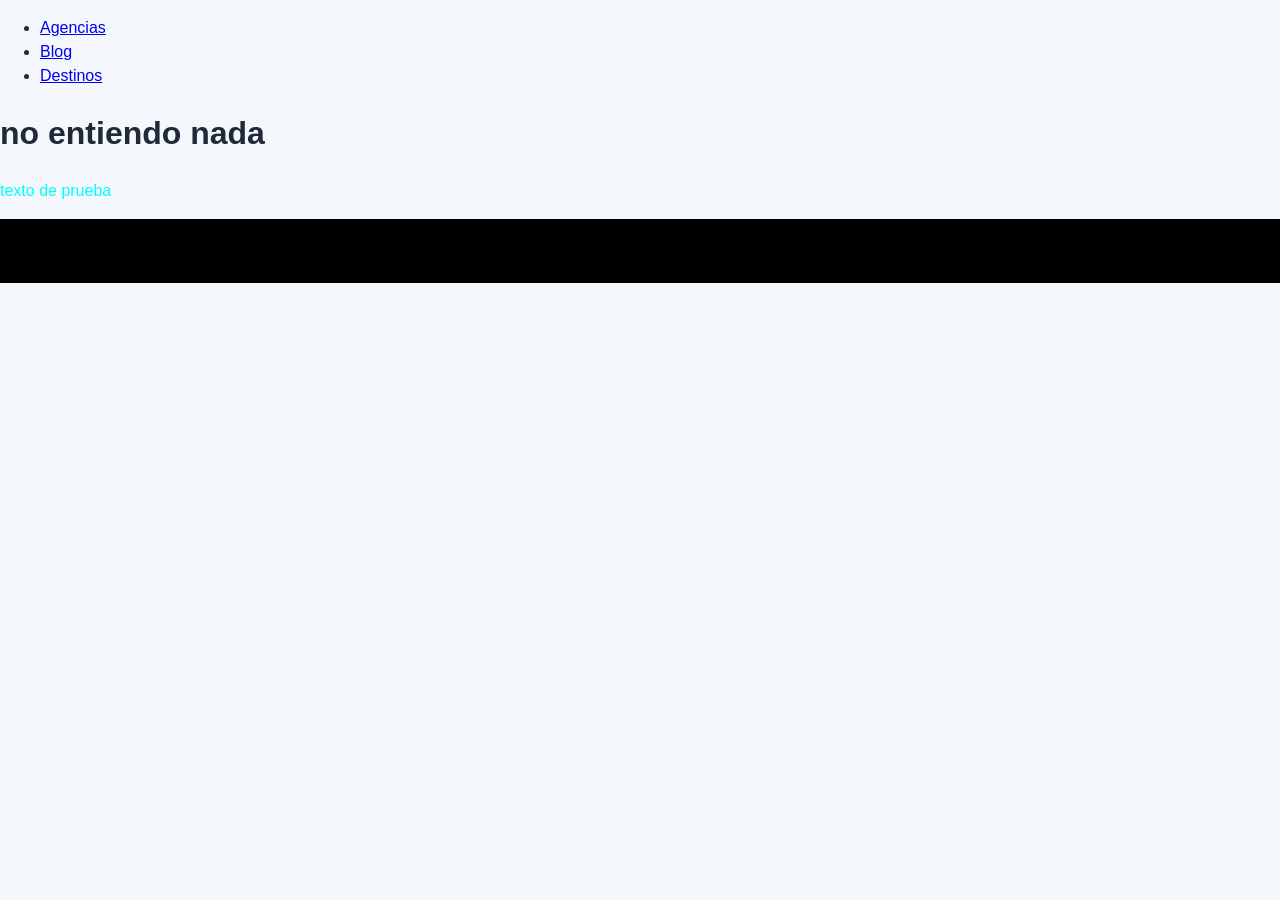
==== index.html @ 8e70c5a8 "Estructura Base - Inicio" ====
<!doctype html>
<html lang="es">
  <head>
    <meta charset="UTF-8" />
    <meta name="viewport" content="width=device-width, initial-scale=1.0" />
    <title>Turismo</title>
    <link rel="stylesheet" href="css/variables.css" />
    <link rel="stylesheet" href="css/layout.css" />
    <link rel="stylesheet" href="css/index.css" />
    <link rel="stylesheet" href="css/pages.css" />
  </head>
  <body>
    <header>
      <ul>
        <li><a href="/agencias.html">Agencias</a></li>
        <li><a href="/blog.html">Blog</a></li>
        <li><a href="/destinos.html">Destinos</a></li>
      </ul>
    </header>
    <h1>no entiendo nada</h1>
    <p id="texto1">texto de prueba</p>

    <footer class="footer">
    </footer>
  </body>
</html>
---- css/variables.css ----
#texto1{
  color:aqua;
  
}
---- css/layout.css ----
* {
	box-sizing: border-box;
}

body {
	margin: 0;
	font-family: Arial, Helvetica, sans-serif;
	line-height: 1.5;
	color: #1f2937;
	background: #f4f7fb;
}

.sr-only {
	position: absolute;
	overflow: hidden;
	clip: rect(0, 0, 0, 0);
	white-space: nowrap;
	border: 0;
}

.footer {
	background: #000000;
	color: #ffffff;
	padding: 2rem 1rem;
}

.pie-pagina__contenedor {
	display: grid;
	gap: 1rem;
	max-width: 1000px;
	margin: auto;
}

.pie-pagina__boletin,
.pie-pagina__redes,
.pie-pagina__mapa {
	background: #111111;
	border: 1px solid #2b2b2b;
	border-radius: 8px;
	padding: 1.25rem;
}

.pie-pagina__etiqueta {
	margin: 0 0 0.6rem;
	text-transform: uppercase;
	letter-spacing: 0.08em;
	font-size: 0.75rem;
	color: #bdbdbd;
}

.pie-pagina h2 {
	margin: 0 0 0.75rem;
	font-size: 1.2rem;
	line-height: 1.2;
}

.pie-pagina p {
	margin: 0 0 1rem;
	color: #d0d0d0;
}


.formulario-boletin {
	display: grid;
	gap: 0.75rem;
	margin-top: 1rem;
}

.formulario-boletin input,
.formulario-boletin button {
	border: 1px solid #333333;
	border-radius: 10px;
	font: inherit;
}

.formulario-boletin input {
	width: 100%;
	padding: 0.8rem 1rem;
	color: #f5f5f5;
	background: #1a1a1a;
}

.formulario-boletin input::placeholder {
	color: #9e9e9e;
}

.formulario-boletin button {
	padding: 0.8rem 1.15rem;
	font-weight: 700;
	color: #000000;
	background: #ffffff;
	cursor: pointer;
	transition: background-color 0.2s ease;
}

.formulario-boletin button:hover,
.formulario-boletin button:focus-visible {
	background: #d9d9d9;
}

.lista-redes {
	display: flex;
	flex-wrap: wrap;
	gap: 0.8rem;
	list-style: none;
	padding: 0;
	margin: 1rem 0 0;
}

.lista-redes a {
	display: inline-flex;
	align-items: center;
	justify-content: center;
	width: 3rem;
	height: 3rem;
	border-radius: 50%;
	color: #ffffff;
	background: #1a1a1a;
	border: 1px solid #333333;
	transition: background-color 0.2s ease;
}

.lista-redes a:hover,
.lista-redes a:focus-visible {
	background: #2d2d2d;
	color: #ffffff;
}

.lista-redes svg {
	width: 1.35rem;
	height: 1.35rem;
	fill: currentColor;
}

.marco-mapa {
	overflow: hidden;
	border-radius: 8px;
	border: 1px solid #333333;
	aspect-ratio: 16 / 10;
	background: #111111;
}

.marco-mapa iframe {
	width: 100%;
	height: 100%;
	border: 0;
	display: block;
}

@media (min-width: 768px) {
	.pie-pagina__contenedor {
		grid-template-columns: repeat(2, minmax(0, 1fr));
	}

	.pie-pagina__mapa {
		grid-column: 1 / -1;
	}

	.formulario-boletin {
		grid-template-columns: minmax(0, 1fr) auto;
	}
}

@media (min-width: 1100px) {
	.pie-pagina__contenedor {
		grid-template-columns: minmax(0, 1.2fr) minmax(240px, 0.8fr) minmax(0, 1.1fr);
		align-items: start;
	}

	.pie-pagina__mapa {
		grid-column: auto;
	}
}
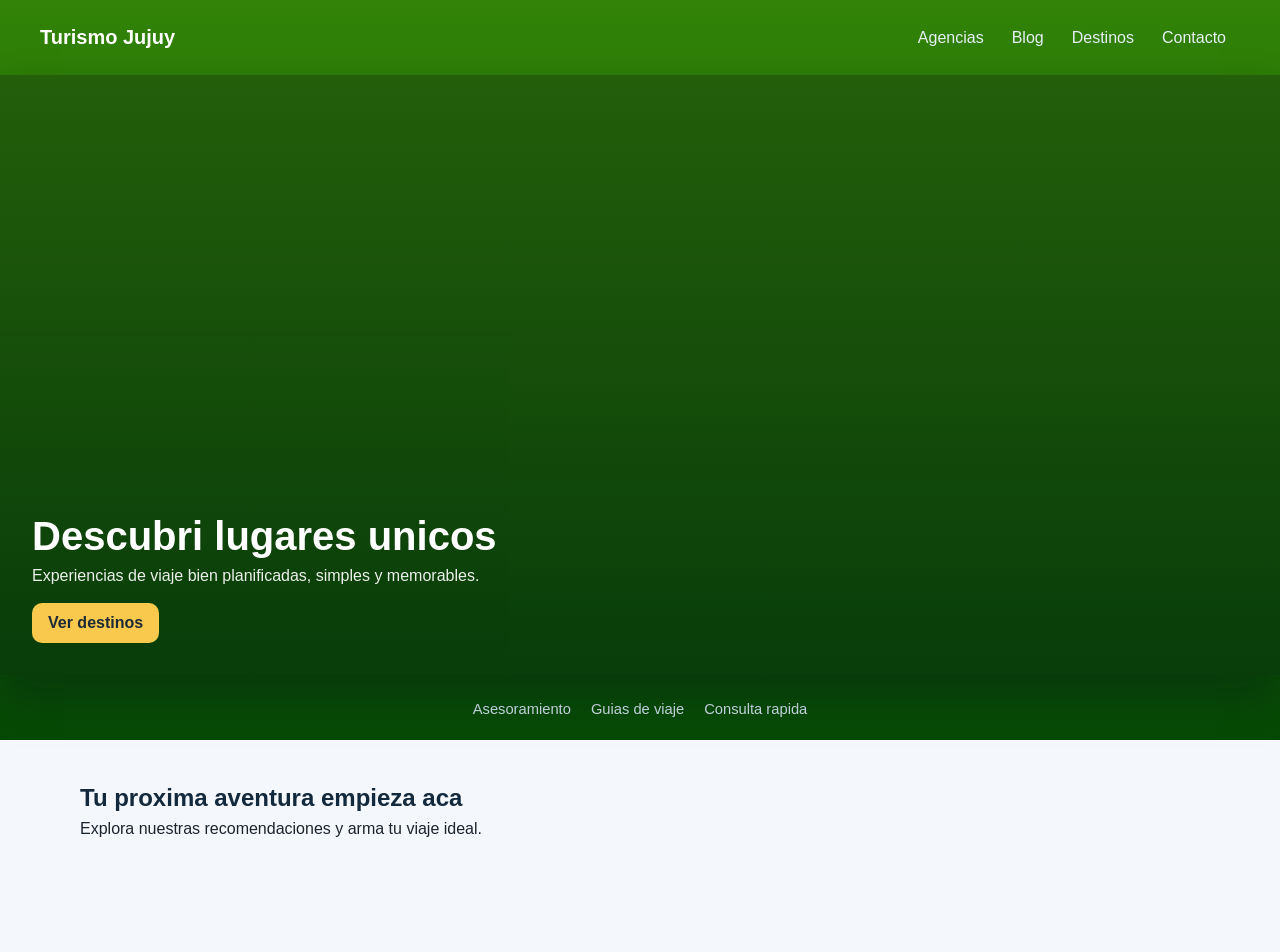
==== commit dfa1e513: "Header-Navbar - valentinfarfan" ====
--- a/index.html
+++ b/index.html
@@ -3,24 +3,55 @@
   <head>
     <meta charset="UTF-8" />
     <meta name="viewport" content="width=device-width, initial-scale=1.0" />
-    <title>Turismo</title>
+    <title>Turismo Jujuy</title>
     <link rel="stylesheet" href="css/variables.css" />
     <link rel="stylesheet" href="css/layout.css" />
-    <link rel="stylesheet" href="css/index.css" />
     <link rel="stylesheet" href="css/pages.css" />
   </head>
   <body>
-    <header>
-      <ul>
-        <li><a href="/agencias.html">Agencias</a></li>
-        <li><a href="/blog.html">Blog</a></li>
-        <li><a href="/destinos.html">Destinos</a></li>
-      </ul>
+    <header class="header">
+      <nav class="navbar">
+        <a class="navbar_title" href="index.html">Turismo Jujuy</a>
+
+        <ul class="navbar_menu">
+          <li><a href="agencias.html">Agencias</a></li>
+          <li><a href="blog.html">Blog</a></li>
+          <li><a href="destinos.html">Destinos</a></li>
+          <li><a href="contacto.html">Contacto</a></li>
+        </ul>
+      </nav>
+
+      <section class="hero">
+        <iframe
+          class="hero-yt"
+          src="https://www.youtube.com/embed/TWhVhzpu040?autoplay=1&mute=1&controls=0&loop=1&playlist=TWhVhzpu040&modestbranding=1&rel=0"
+          title="Video de presentacion"
+          allow="autoplay; encrypted-media; picture-in-picture"
+          referrerpolicy="strict-origin-when-cross-origin"
+          allowfullscreen
+        ></iframe>
+
+        <div class="hero_overlay"></div>
+
+        <div class="hero_content">
+          <h1>Descubri lugares unicos</h1>
+          <p>Experiencias de viaje bien planificadas, simples y memorables.</p>
+          <a class="hero__cta" href="destinos.html">Ver destinos</a>
+        </div>
+      </section>
+
+      <div class="boton-header">
+        <a href="agencias.html">Asesoramiento</a>
+        <a href="blog.html">Guias de viaje</a>
+        <a href="contacto.html">Consulta rapida</a>
+      </div>
     </header>
-    <h1>no entiendo nada</h1>
-    <p id="texto1">texto de prueba</p>
 
-    <footer class="footer">
-    </footer>
+    <main class="main-content">
+      <h2>Tu proxima aventura empieza aca</h2>
+      <p>Explora nuestras recomendaciones y arma tu viaje ideal.</p>
+    </main>
+
+    <footer class="footer"></footer>
   </body>
 </html>
--- a/css/layout.css
+++ b/css/layout.css
@@ -1,173 +1,167 @@
 * {
-	box-sizing: border-box;
+	margin: 0;
+	padding: 0;
 }
 
 body {
-	margin: 0;
-	font-family: Arial, Helvetica, sans-serif;
-	line-height: 1.5;
-	color: #1f2937;
+	font-family: "Segoe UI", Tahoma, Geneva, Verdana, sans-serif;
 	background: #f4f7fb;
+	color: #1c2430;
 }
 
-.sr-only {
+.header {
+	background: linear-gradient(180deg, #328307 0%, #054905 100%);
+}
+
+.navbar {
+	width: min(1200px, 100%);
+	margin: auto;
+	min-height: 75px;
+	display: flex;
+	align-items: center;
+	justify-content: space-between;
+}
+
+.navbar_title {
+	color: #ffffff;
+	text-decoration: none;
+	font-size: 1.25rem;
+	font-weight: 700;
+}
+
+.navbar_menu {
+	list-style: none;
+	display: flex;
+	align-items: center;
+}
+
+.navbar_menu a {
+	text-decoration: none;
+	color: #e8eff7;
+	font-weight: 500;
+	padding: 10px 14px;
+	transition: background-color 0.25s ease, color 0.25s ease;
+}
+
+.navbar_menu a:hover {
+	background: rgba(255, 255, 255, 0.15);
+	color: #ffffff;
+}
+
+.hero {
+	min-width: (100%);
+	margin: 0 auto;
+	position: relative;
+	height: 600px;
+	box-shadow: 0 22px 40px rgba(8, 16, 24, 0.35);
+}
+
+.hero-yt {
 	position: absolute;
-	overflow: hidden;
-	clip: rect(0, 0, 0, 0);
-	white-space: nowrap;
+	width: 100%;
+	height: 100%;
 	border: 0;
+	opacity: 1;
+	pointer-events: none;
+}
+
+
+.hero_overlay {
+	position: absolute;
+	inset: 0;
+	background: rgba(8, 16, 24, 0.28);
+	pointer-events: none;
+}
+
+
+.hero_content {
+	position: absolute;
+	left: 2rem;
+	right: 2.5rem;
+	bottom: 2rem;
+	color: #ffffff;
+	max-width: 520px;
+}
+
+.hero_content h1 {
+	font-size: 2.5rem;
+	margin-bottom: 8px;
+}
+
+.hero_content p {
+	font-size: 1rem;
+	color: rgba(255, 255, 255, 0.92);
+	margin-bottom: 18px;
+}
+
+.hero__cta {
+	display: inline-block;
+	background: #f8c94c;
+	color: #1f2a37;
+	text-decoration: none;
+	font-weight: 700;
+	padding: 11px 16px;
+	border-radius: 10px;
+	transition: transform 0.2s ease, box-shadow 0.2s ease;
+}
+
+.hero__cta:hover {
+	transform: translateY(-2px);
+	box-shadow: 0 10px 18px rgba(0, 0, 0, 0.2);
+}
+
+.boton-header {
+	width: min(1120px, 92%);
+	margin: 12px auto 0;
+	padding: 14px 0 22px;
+	display: flex;
+	justify-content: center;
+	gap: 20px;
+	flex-wrap: wrap;
+}
+
+.boton-header a {
+	color: #d5e3f0;
+	text-decoration: none;
+	font-weight: 500;
+	font-size: 0.92rem;
+	border-bottom: 1px solid transparent;
+}
+
+.boton-header a:hover {
+	color: #ffffff;
+	border-bottom-color: #ffffff;
+}
+
+.main-content {
+	width: min(1120px, 92%);
+	margin: 44px auto;
+}
+
+.main-content h2 {
+	margin-bottom: 8px;
+	color: #13293d;
 }
 
 .footer {
-	background: #000000;
-	color: #ffffff;
-	padding: 2rem 1rem;
+	min-height: 70px;
 }
 
-.pie-pagina__contenedor {
-	display: grid;
-	gap: 1rem;
-	max-width: 1000px;
-	margin: auto;
-}
-
-.pie-pagina__boletin,
-.pie-pagina__redes,
-.pie-pagina__mapa {
-	background: #111111;
-	border: 1px solid #2b2b2b;
-	border-radius: 8px;
-	padding: 1.25rem;
-}
-
-.pie-pagina__etiqueta {
-	margin: 0 0 0.6rem;
-	text-transform: uppercase;
-	letter-spacing: 0.08em;
-	font-size: 0.75rem;
-	color: #bdbdbd;
-}
-
-.pie-pagina h2 {
-	margin: 0 0 0.75rem;
-	font-size: 1.2rem;
-	line-height: 1.2;
-}
-
-.pie-pagina p {
-	margin: 0 0 1rem;
-	color: #d0d0d0;
-}
-
-
-.formulario-boletin {
-	display: grid;
-	gap: 0.75rem;
-	margin-top: 1rem;
-}
-
-.formulario-boletin input,
-.formulario-boletin button {
-	border: 1px solid #333333;
-	border-radius: 10px;
-	font: inherit;
-}
-
-.formulario-boletin input {
-	width: 100%;
-	padding: 0.8rem 1rem;
-	color: #f5f5f5;
-	background: #1a1a1a;
-}
-
-.formulario-boletin input::placeholder {
-	color: #9e9e9e;
-}
-
-.formulario-boletin button {
-	padding: 0.8rem 1.15rem;
-	font-weight: 700;
-	color: #000000;
-	background: #ffffff;
-	cursor: pointer;
-	transition: background-color 0.2s ease;
-}
-
-.formulario-boletin button:hover,
-.formulario-boletin button:focus-visible {
-	background: #d9d9d9;
-}
-
-.lista-redes {
-	display: flex;
-	flex-wrap: wrap;
-	gap: 0.8rem;
-	list-style: none;
-	padding: 0;
-	margin: 1rem 0 0;
-}
-
-.lista-redes a {
-	display: inline-flex;
-	align-items: center;
-	justify-content: center;
-	width: 3rem;
-	height: 3rem;
-	border-radius: 50%;
-	color: #ffffff;
-	background: #1a1a1a;
-	border: 1px solid #333333;
-	transition: background-color 0.2s ease;
-}
-
-.lista-redes a:hover,
-.lista-redes a:focus-visible {
-	background: #2d2d2d;
-	color: #ffffff;
-}
-
-.lista-redes svg {
-	width: 1.35rem;
-	height: 1.35rem;
-	fill: currentColor;
-}
-
-.marco-mapa {
-	overflow: hidden;
-	border-radius: 8px;
-	border: 1px solid #333333;
-	aspect-ratio: 16 / 10;
-	background: #111111;
-}
-
-.marco-mapa iframe {
-	width: 100%;
-	height: 100%;
-	border: 0;
-	display: block;
-}
-
-@media (min-width: 768px) {
-	.pie-pagina__contenedor {
-		grid-template-columns: repeat(2, minmax(0, 1fr));
+@media (max-width: 780px) {
+	.navbar {
+		flex-direction: column;
+		align-items: flex-start;
+		padding: 18px 0;
 	}
 
-	.pie-pagina__mapa {
-		grid-column: 1 / -1;
+	.navbar__menu {
+		width: 100%;
+		flex-wrap: wrap;
+		gap: 6px;
 	}
 
-	.formulario-boletin {
-		grid-template-columns: minmax(0, 1fr) auto;
+	.hero {
+		height: 56vh;
+		min-height: 330px;
 	}
 }
-
-@media (min-width: 1100px) {
-	.pie-pagina__contenedor {
-		grid-template-columns: minmax(0, 1.2fr) minmax(240px, 0.8fr) minmax(0, 1.1fr);
-		align-items: start;
-	}
-
-	.pie-pagina__mapa {
-		grid-column: auto;
-	}
-}
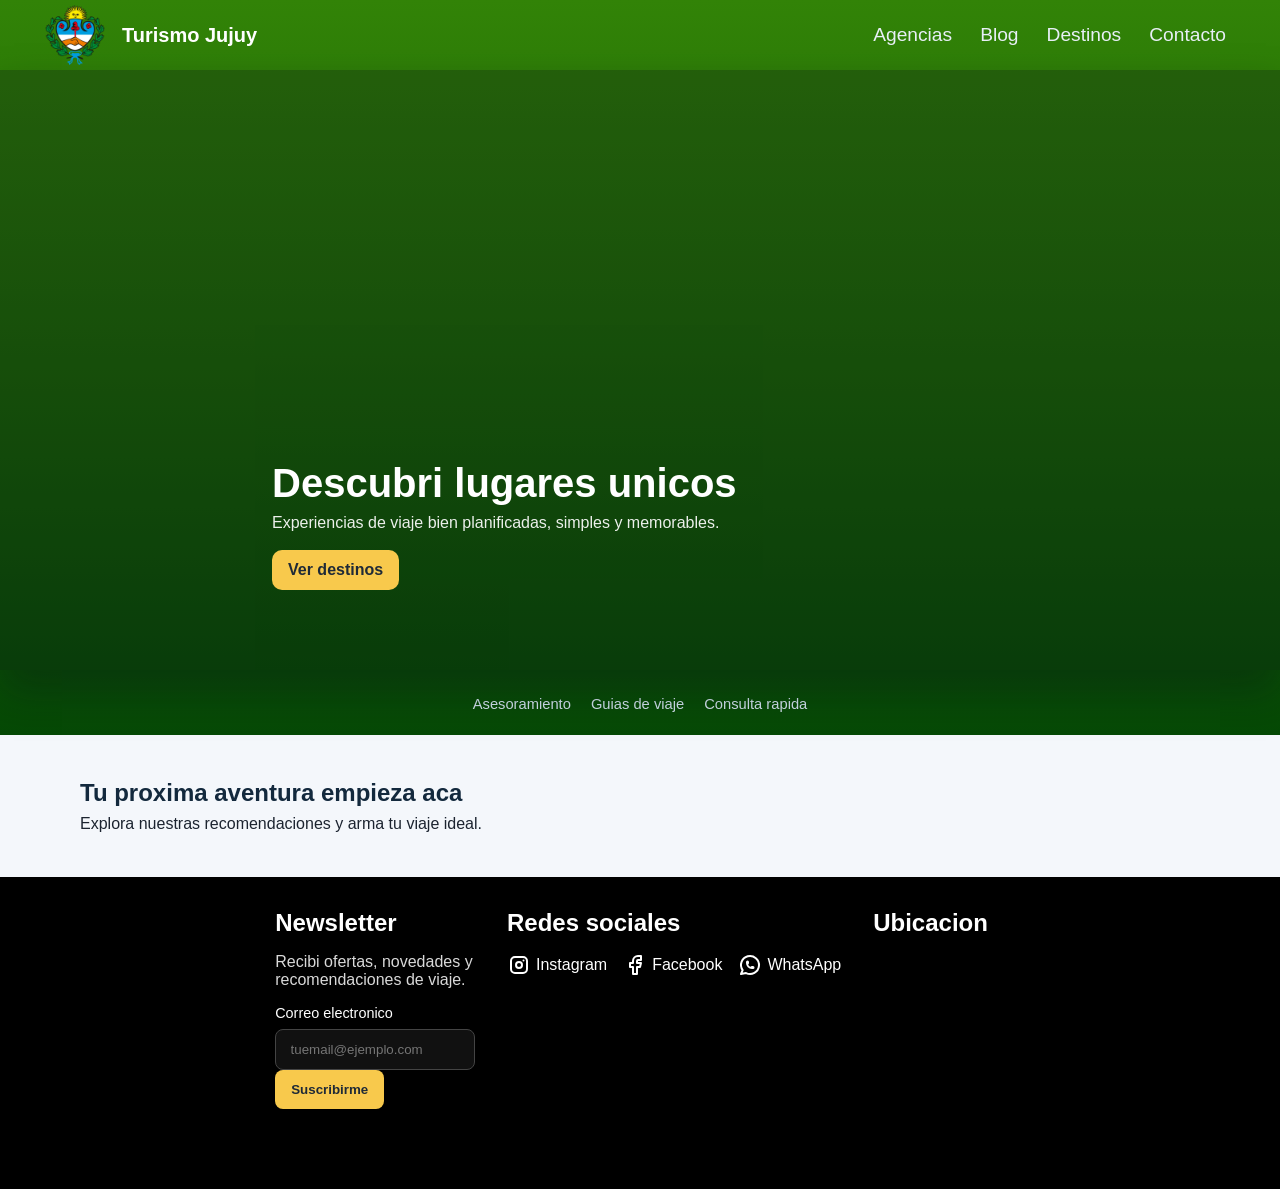
==== commit 518c5f21: "Finalizacion de Header y Footer - ValentinFarfan" ====
--- a/index.html
+++ b/index.html
@@ -11,15 +11,18 @@
   <body>
     <header class="header">
       <nav class="navbar">
-        <a class="navbar_title" href="index.html">Turismo Jujuy</a>
+  <a class="navbar_title" href="index.html">
+    <img src="/img/EscudoProvincial.png" alt="EscudoJujuy" class="navbar_logo">
+    Turismo Jujuy
+  </a>
 
-        <ul class="navbar_menu">
-          <li><a href="agencias.html">Agencias</a></li>
-          <li><a href="blog.html">Blog</a></li>
-          <li><a href="destinos.html">Destinos</a></li>
-          <li><a href="contacto.html">Contacto</a></li>
-        </ul>
-      </nav>
+  <ul class="navbar_menu">
+    <li><a href="agencias.html">Agencias</a></li>
+    <li><a href="blog.html">Blog</a></li>
+    <li><a href="destinos.html">Destinos</a></li>
+    <li><a href="contacto.html">Contacto</a></li>
+  </ul>
+</nav>
 
       <section class="hero">
         <iframe
@@ -31,12 +34,12 @@
           allowfullscreen
         ></iframe>
 
-        <div class="hero_overlay"></div>
+        <div class="hero_opaco"></div>
 
         <div class="hero_content">
           <h1>Descubri lugares unicos</h1>
           <p>Experiencias de viaje bien planificadas, simples y memorables.</p>
-          <a class="hero__cta" href="destinos.html">Ver destinos</a>
+          <a class="hero_btn" href="destinos.html">Ver destinos</a>
         </div>
       </section>
 
@@ -47,11 +50,80 @@
       </div>
     </header>
 
-    <main class="main-content">
+    <main class="main">
       <h2>Tu proxima aventura empieza aca</h2>
       <p>Explora nuestras recomendaciones y arma tu viaje ideal.</p>
     </main>
 
-    <footer class="footer"></footer>
+    <footer class="footer">
+      <div class="footer-cont">
+        <section class="footer-newsletter">
+          <h2>Newsletter</h2>
+          <p>Recibi ofertas, novedades y recomendaciones de viaje.</p>
+
+          <form class="newsletter-form" action="#" method="post">
+            <label for="newsletter-email">Correo electronico</label>
+            <div>
+              <input
+                id="newsletter-email"
+                type="email"
+                name="email"
+                placeholder="tuemail@ejemplo.com"
+              />
+              <button type="submit">Suscribirme</button>
+            </div>
+          </form>
+        </section>
+
+<section class="footer-social">
+  <h2>Redes sociales</h2>
+  <ul class="footer-icon">
+    
+    <li>
+      <a href="#">
+        <svg xmlns="http://www.w3.org/2000/svg" width="24" height="24" viewBox="0 0 24 24" stroke-width="2" stroke="currentColor" fill="none" stroke-linecap="round" stroke-linejoin="round">
+          <path stroke="none" d="M0 0h24v24H0z" fill="none"/>
+          <path d="M4 4m0 4a4 4 0 0 1 4 -4h8a4 4 0 0 1 4 4v8a4 4 0 0 1 -4 4h-8a4 4 0 0 1 -4 -4z" />
+          <path d="M12 12m-3 0a3 3 0 1 0 6 0a3 3 0 1 0 -6 0" />
+          <path d="M16.5 7.5l0 .01" />
+        </svg>
+        Instagram
+      </a>
+    </li>
+
+    <li>
+      <a href="#">
+        <svg xmlns="http://www.w3.org/2000/svg" width="24" height="24" viewBox="0 0 24 24" stroke-width="2" stroke="currentColor" fill="none" stroke-linecap="round" stroke-linejoin="round">
+          <path stroke="none" d="M0 0h24v24H0z" fill="none"/>
+          <path d="M7 10v4h3v7h4v-7h3l1 -4h-4v-2a1 1 0 0 1 1 -1h3v-4h-3a5 5 0 0 0 -5 5v2h-3" />
+        </svg>
+        Facebook
+      </a>
+    </li>
+
+    <li>
+      <a href="#">
+        <svg xmlns="http://www.w3.org/2000/svg" width="24" height="24" viewBox="0 0 24 24" stroke-width="2" stroke="currentColor" fill="none" stroke-linecap="round" stroke-linejoin="round">
+          <path stroke="none" d="M0 0h24v24H0z" fill="none"/>
+          <path d="M3 21l1.65 -3.8a9 9 0 1 1 3.4 2.9l-5.05 .9" />
+          <path d="M9 10a.5 .5 0 0 0 1 0v-1a.5 .5 0 0 0 -1 0v1a5 5 0 0 0 5 5h1a.5 .5 0 0 0 0 -1h-1a.5 .5 0 0 0 0 1" />
+        </svg>
+        WhatsApp
+      </a>
+    </li>
+
+  </ul>
+</section>
+
+        <section class="footer-map">
+          <h2>Ubicacion</h2>
+          <iframe
+            src="https://www.google.com/maps/embed?pb=!1m18!1m12!1m3!1d4345.613978841019!2d-65.29557312387284!3d-24.18887858494738!2m3!1f0!2f0!3f0!3m2!1i1024!2i768!4f13.1!3m3!1m2!1s0x941b0f5bca584281%3A0xb1d519d50cac526d!2sFacultad%20de%20Ingenier%C3%ADa%20-%20Universidad%20Nacional%20de%20Jujuy!5e1!3m2!1ses!2sar!4v1776134865984!5m2!1ses!2sar"
+            loading="lazy"
+            referrerpolicy="no-referrer-when-downgrade"
+          ></iframe>
+        </section>
+      </div>
+    </footer>
   </body>
 </html>
--- a/css/layout.css
+++ b/css/layout.css
@@ -1,167 +1,239 @@
 * {
-	margin: 0;
-	padding: 0;
+  margin: 0;
+  padding: 0;
 }
 
 body {
-	font-family: "Segoe UI", Tahoma, Geneva, Verdana, sans-serif;
-	background: #f4f7fb;
-	color: #1c2430;
+  font-family: "Segoe UI", Tahoma, Geneva, Verdana, sans-serif;
+  background: #f4f7fb;
+  color: #1c2430;
 }
 
 .header {
-	background: linear-gradient(180deg, #328307 0%, #054905 100%);
+  background: linear-gradient(180deg, #328307 0%, #054905 100%);
 }
 
 .navbar {
-	width: min(1200px, 100%);
-	margin: auto;
-	min-height: 75px;
-	display: flex;
-	align-items: center;
-	justify-content: space-between;
+  font-size: 1.2rem;
+  width: min(1200px, 100%);
+  margin: auto;
+  min-height: 70px;
+  display: flex;
+  align-items: center;
+  justify-content: space-between;
 }
 
 .navbar_title {
-	color: #ffffff;
-	text-decoration: none;
-	font-size: 1.25rem;
-	font-weight: 700;
+  color: #ffffff;
+  text-decoration: none;
+  font-size: 1.25rem;
+  font-weight: 700;
+  display: flex;
+  align-items: center;
+  gap: 12px;
+}
+.navbar_logo {
+  height: 60px;
+  padding: 5px;
+  width: auto;
 }
 
 .navbar_menu {
-	list-style: none;
-	display: flex;
-	align-items: center;
+  list-style: none;
+  display: flex;
+  align-items: center;
 }
 
 .navbar_menu a {
-	text-decoration: none;
-	color: #e8eff7;
-	font-weight: 500;
-	padding: 10px 14px;
-	transition: background-color 0.25s ease, color 0.25s ease;
+  text-decoration: none;
+  color: #e8eff7;
+  font-weight: 500;
+  padding: 10px 14px;
+  transition:
+    background-color 0.25s ease,
+    color 0.25s ease;
 }
 
 .navbar_menu a:hover {
-	background: rgba(255, 255, 255, 0.15);
-	color: #ffffff;
+  background: rgba(255, 255, 255, 0.15);
+  color: #ffffff;
 }
 
 .hero {
-	min-width: (100%);
-	margin: 0 auto;
-	position: relative;
-	height: 600px;
-	box-shadow: 0 22px 40px rgba(8, 16, 24, 0.35);
+  width: 100%;
+  margin: 0 auto;
+  position: relative;
+  height: 600px;
+  overflow: hidden;
+  box-shadow: 0 22px 40px rgba(8, 16, 24, 0.35);
 }
 
 .hero-yt {
-	position: absolute;
-	width: 100%;
-	height: 100%;
-	border: 0;
-	opacity: 1;
-	pointer-events: none;
-}
-
-
-.hero_overlay {
-	position: absolute;
-	inset: 0;
-	background: rgba(8, 16, 24, 0.28);
-	pointer-events: none;
-}
-
+  position: absolute;
+  top: 50%;
+  left: 50%;
+  height: 750px;
+  min-width: 100%;
+  min-height: 100%;
+  transform: translate(-50%, -50%) scale(1.08);
+  border: 0;
+  opacity: 1;
+  pointer-events: none;
+}
+
+.hero_opaco {
+  position: absolute;
+  inset: 0;
+  background: rgba(8, 16, 24, 0.28);
+}
 
 .hero_content {
-	position: absolute;
-	left: 2rem;
-	right: 2.5rem;
-	bottom: 2rem;
-	color: #ffffff;
-	max-width: 520px;
+  position: absolute;
+  left: 17rem;
+  right: 2.5rem;
+  bottom: 5rem;
+  color: #ffffff;
+  max-width: 520px;
 }
 
 .hero_content h1 {
-	font-size: 2.5rem;
-	margin-bottom: 8px;
+  font-size: 2.5rem;
+  margin-bottom: 8px;
 }
 
 .hero_content p {
-	font-size: 1rem;
-	color: rgba(255, 255, 255, 0.92);
-	margin-bottom: 18px;
-}
-
-.hero__cta {
-	display: inline-block;
-	background: #f8c94c;
-	color: #1f2a37;
-	text-decoration: none;
-	font-weight: 700;
-	padding: 11px 16px;
-	border-radius: 10px;
-	transition: transform 0.2s ease, box-shadow 0.2s ease;
-}
-
-.hero__cta:hover {
-	transform: translateY(-2px);
-	box-shadow: 0 10px 18px rgba(0, 0, 0, 0.2);
+  font-size: 1rem;
+  color: rgba(255, 255, 255, 0.92);
+  margin-bottom: 18px;
+}
+
+.hero_btn {
+  display: inline-block;
+  background: #f8c94c;
+  color: #1f2a37;
+  text-decoration: none;
+  font-weight: 700;
+  padding: 11px 16px;
+  border-radius: 10px;
+  transition:
+    transform 0.2s ease,
+    box-shadow 0.2s ease;
+}
+
+.hero_btn:hover {
+  transform: translateY(-2px);
+  box-shadow: 0 10px 18px rgba(0, 0, 0, 0.2);
 }
 
 .boton-header {
-	width: min(1120px, 92%);
-	margin: 12px auto 0;
-	padding: 14px 0 22px;
-	display: flex;
-	justify-content: center;
-	gap: 20px;
-	flex-wrap: wrap;
+  width: min(1120px, 92%);
+  margin: 12px auto 0;
+  padding: 14px 0 22px;
+  display: flex;
+  justify-content: center;
+  gap: 20px;
+  flex-wrap: wrap;
 }
 
 .boton-header a {
-	color: #d5e3f0;
-	text-decoration: none;
-	font-weight: 500;
-	font-size: 0.92rem;
-	border-bottom: 1px solid transparent;
+  color: #d5e3f0;
+  text-decoration: none;
+  font-weight: 500;
+  font-size: 0.92rem;
+  border-bottom: 1px solid transparent;
 }
 
 .boton-header a:hover {
-	color: #ffffff;
-	border-bottom-color: #ffffff;
-}
-
-.main-content {
-	width: min(1120px, 92%);
-	margin: 44px auto;
-}
-
-.main-content h2 {
-	margin-bottom: 8px;
-	color: #13293d;
+  color: #ffffff;
+  border-bottom-color: #ffffff;
+}
+
+.main {
+  width: min(1120px, 92%);
+  margin: 44px auto;
+}
+
+.main h2 {
+  margin-bottom: 8px;
+  color: #13293d;
 }
 
 .footer {
-	min-height: 70px;
-}
-
-@media (max-width: 780px) {
-	.navbar {
-		flex-direction: column;
-		align-items: flex-start;
-		padding: 18px 0;
-	}
-
-	.navbar__menu {
-		width: 100%;
-		flex-wrap: wrap;
-		gap: 6px;
-	}
-
-	.hero {
-		height: 56vh;
-		min-height: 330px;
-	}
-}
+  background: #000000;
+  color: #ffffff;
+  padding: 2rem;
+}
+
+.footer-cont {
+  width: 60%;
+  margin: auto;
+  display: grid;
+  grid-template-columns: 1fr 1fr 1fr;
+  gap: 2rem;
+}
+
+.footer-newsletter h2 {
+  margin-bottom: 1rem;
+}
+
+.footer-newsletter p {
+  color: #d9d9d9;
+  margin-bottom: 1rem;
+}
+
+.newsletter-form label {
+  display: block;
+  font-size: 0.9rem;
+  margin-bottom: 0.5rem;
+}
+
+.newsletter-form input {
+  flex: 1;
+  padding: 0.75rem 0.9rem;
+  border: 1px solid #444444;
+  border-radius: 8px;
+  background: #111111;
+  color: #ffffff;
+}
+
+.newsletter-form button {
+  padding: 0.75rem 1rem;
+  border: 0;
+  border-radius: 8px;
+  background: #f8c94c;
+  color: #1f2a37;
+  font-weight: 700;
+  cursor: pointer;
+}
+
+.footer-icon {
+  list-style: none;
+  display: grid;
+  grid-template-columns: 1fr 1fr 1fr;
+  gap: 1rem;
+}
+
+.footer-social h2 {
+  margin-bottom: 1rem;
+}
+
+.footer-icon a {
+  color: #ffffff;
+  text-decoration: none;
+  display: flex;
+  align-items: center;
+  gap: 5px;
+}
+
+.footer-icon a:hover {
+  text-decoration: underline;
+  color: #68d068;
+}
+
+.footer-map iframe {
+  width: 100%;
+  height: 200px;
+  border: 0;
+  border-radius: 10px;
+  margin-top: 1rem;
+}
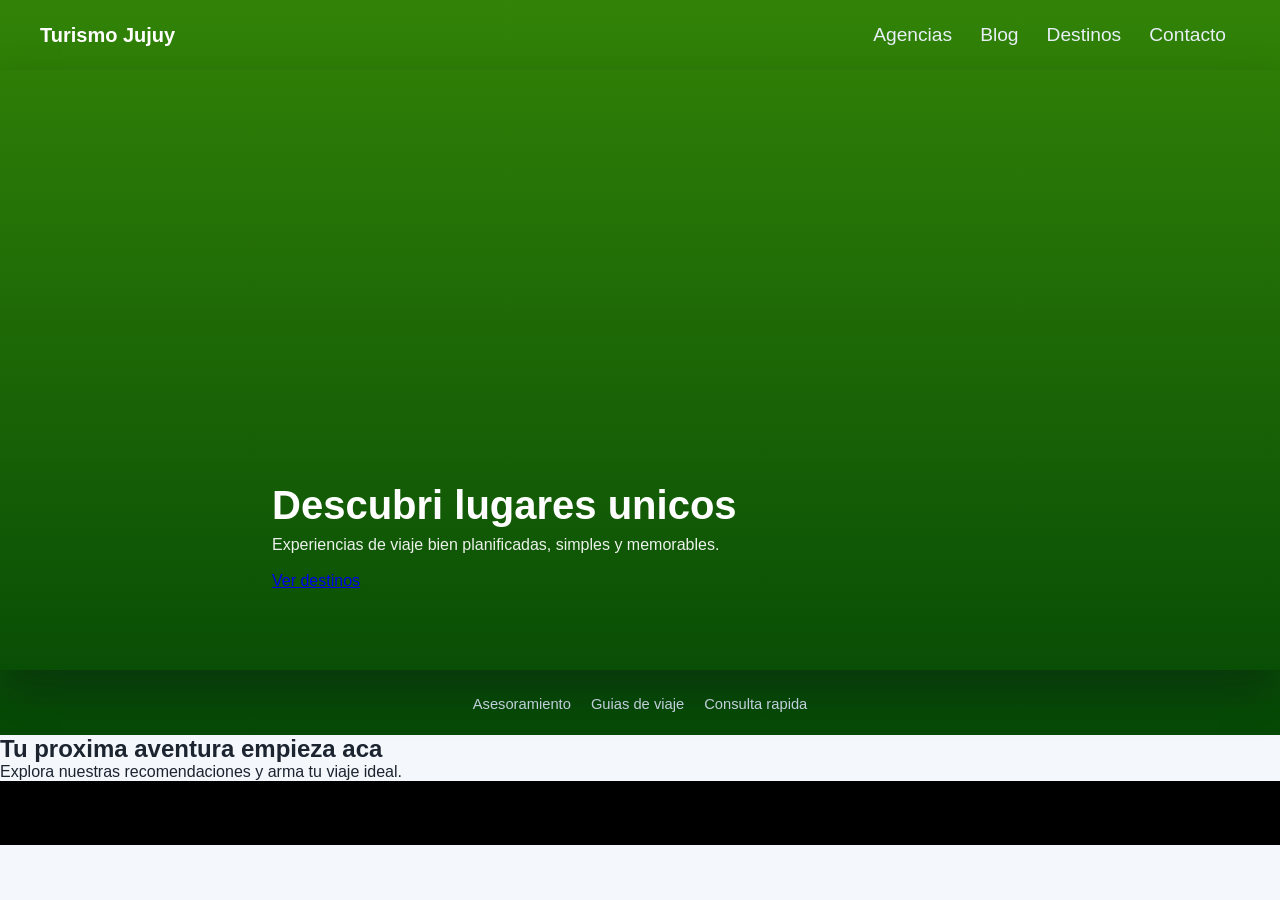
==== commit cec7e340: "agrego el blog de destino con su respectivo css" ====
--- a/index.html
+++ b/index.html
@@ -11,18 +11,15 @@
   <body>
     <header class="header">
       <nav class="navbar">
-  <a class="navbar_title" href="index.html">
-    <img src="/img/EscudoProvincial.png" alt="EscudoJujuy" class="navbar_logo">
-    Turismo Jujuy
-  </a>
+        <a class="navbar_title" href="index.html">Turismo Jujuy</a>
 
-  <ul class="navbar_menu">
-    <li><a href="agencias.html">Agencias</a></li>
-    <li><a href="blog.html">Blog</a></li>
-    <li><a href="destinos.html">Destinos</a></li>
-    <li><a href="contacto.html">Contacto</a></li>
-  </ul>
-</nav>
+        <ul class="navbar_menu">
+          <li><a href="agencias.html">Agencias</a></li>
+          <li><a href="BlogDestino.html">Blog</a></li>
+          <li><a href="destinosprecios.html">Destinos</a></li>
+          <li><a href="contacto.html">Contacto</a></li>
+        </ul>
+      </nav>
 
       <section class="hero">
         <iframe
@@ -34,96 +31,27 @@
           allowfullscreen
         ></iframe>
 
-        <div class="hero_opaco"></div>
+        <div class="hero_overlay"></div>
 
         <div class="hero_content">
           <h1>Descubri lugares unicos</h1>
           <p>Experiencias de viaje bien planificadas, simples y memorables.</p>
-          <a class="hero_btn" href="destinos.html">Ver destinos</a>
+          <a class="hero__cta" href="destinosprecios.html">Ver destinos</a>
         </div>
       </section>
 
       <div class="boton-header">
         <a href="agencias.html">Asesoramiento</a>
-        <a href="blog.html">Guias de viaje</a>
+        <a href="BlogDestino.html">Guias de viaje</a>
         <a href="contacto.html">Consulta rapida</a>
       </div>
     </header>
 
-    <main class="main">
+    <main class="main-content">
       <h2>Tu proxima aventura empieza aca</h2>
       <p>Explora nuestras recomendaciones y arma tu viaje ideal.</p>
     </main>
 
-    <footer class="footer">
-      <div class="footer-cont">
-        <section class="footer-newsletter">
-          <h2>Newsletter</h2>
-          <p>Recibi ofertas, novedades y recomendaciones de viaje.</p>
-
-          <form class="newsletter-form" action="#" method="post">
-            <label for="newsletter-email">Correo electronico</label>
-            <div>
-              <input
-                id="newsletter-email"
-                type="email"
-                name="email"
-                placeholder="tuemail@ejemplo.com"
-              />
-              <button type="submit">Suscribirme</button>
-            </div>
-          </form>
-        </section>
-
-<section class="footer-social">
-  <h2>Redes sociales</h2>
-  <ul class="footer-icon">
-    
-    <li>
-      <a href="#">
-        <svg xmlns="http://www.w3.org/2000/svg" width="24" height="24" viewBox="0 0 24 24" stroke-width="2" stroke="currentColor" fill="none" stroke-linecap="round" stroke-linejoin="round">
-          <path stroke="none" d="M0 0h24v24H0z" fill="none"/>
-          <path d="M4 4m0 4a4 4 0 0 1 4 -4h8a4 4 0 0 1 4 4v8a4 4 0 0 1 -4 4h-8a4 4 0 0 1 -4 -4z" />
-          <path d="M12 12m-3 0a3 3 0 1 0 6 0a3 3 0 1 0 -6 0" />
-          <path d="M16.5 7.5l0 .01" />
-        </svg>
-        Instagram
-      </a>
-    </li>
-
-    <li>
-      <a href="#">
-        <svg xmlns="http://www.w3.org/2000/svg" width="24" height="24" viewBox="0 0 24 24" stroke-width="2" stroke="currentColor" fill="none" stroke-linecap="round" stroke-linejoin="round">
-          <path stroke="none" d="M0 0h24v24H0z" fill="none"/>
-          <path d="M7 10v4h3v7h4v-7h3l1 -4h-4v-2a1 1 0 0 1 1 -1h3v-4h-3a5 5 0 0 0 -5 5v2h-3" />
-        </svg>
-        Facebook
-      </a>
-    </li>
-
-    <li>
-      <a href="#">
-        <svg xmlns="http://www.w3.org/2000/svg" width="24" height="24" viewBox="0 0 24 24" stroke-width="2" stroke="currentColor" fill="none" stroke-linecap="round" stroke-linejoin="round">
-          <path stroke="none" d="M0 0h24v24H0z" fill="none"/>
-          <path d="M3 21l1.65 -3.8a9 9 0 1 1 3.4 2.9l-5.05 .9" />
-          <path d="M9 10a.5 .5 0 0 0 1 0v-1a.5 .5 0 0 0 -1 0v1a5 5 0 0 0 5 5h1a.5 .5 0 0 0 0 -1h-1a.5 .5 0 0 0 0 1" />
-        </svg>
-        WhatsApp
-      </a>
-    </li>
-
-  </ul>
-</section>
-
-        <section class="footer-map">
-          <h2>Ubicacion</h2>
-          <iframe
-            src="https://www.google.com/maps/embed?pb=!1m18!1m12!1m3!1d4345.613978841019!2d-65.29557312387284!3d-24.18887858494738!2m3!1f0!2f0!3f0!3m2!1i1024!2i768!4f13.1!3m3!1m2!1s0x941b0f5bca584281%3A0xb1d519d50cac526d!2sFacultad%20de%20Ingenier%C3%ADa%20-%20Universidad%20Nacional%20de%20Jujuy!5e1!3m2!1ses!2sar!4v1776134865984!5m2!1ses!2sar"
-            loading="lazy"
-            referrerpolicy="no-referrer-when-downgrade"
-          ></iframe>
-        </section>
-      </div>
-    </footer>
+    <footer class="footer"></footer>
   </body>
 </html>
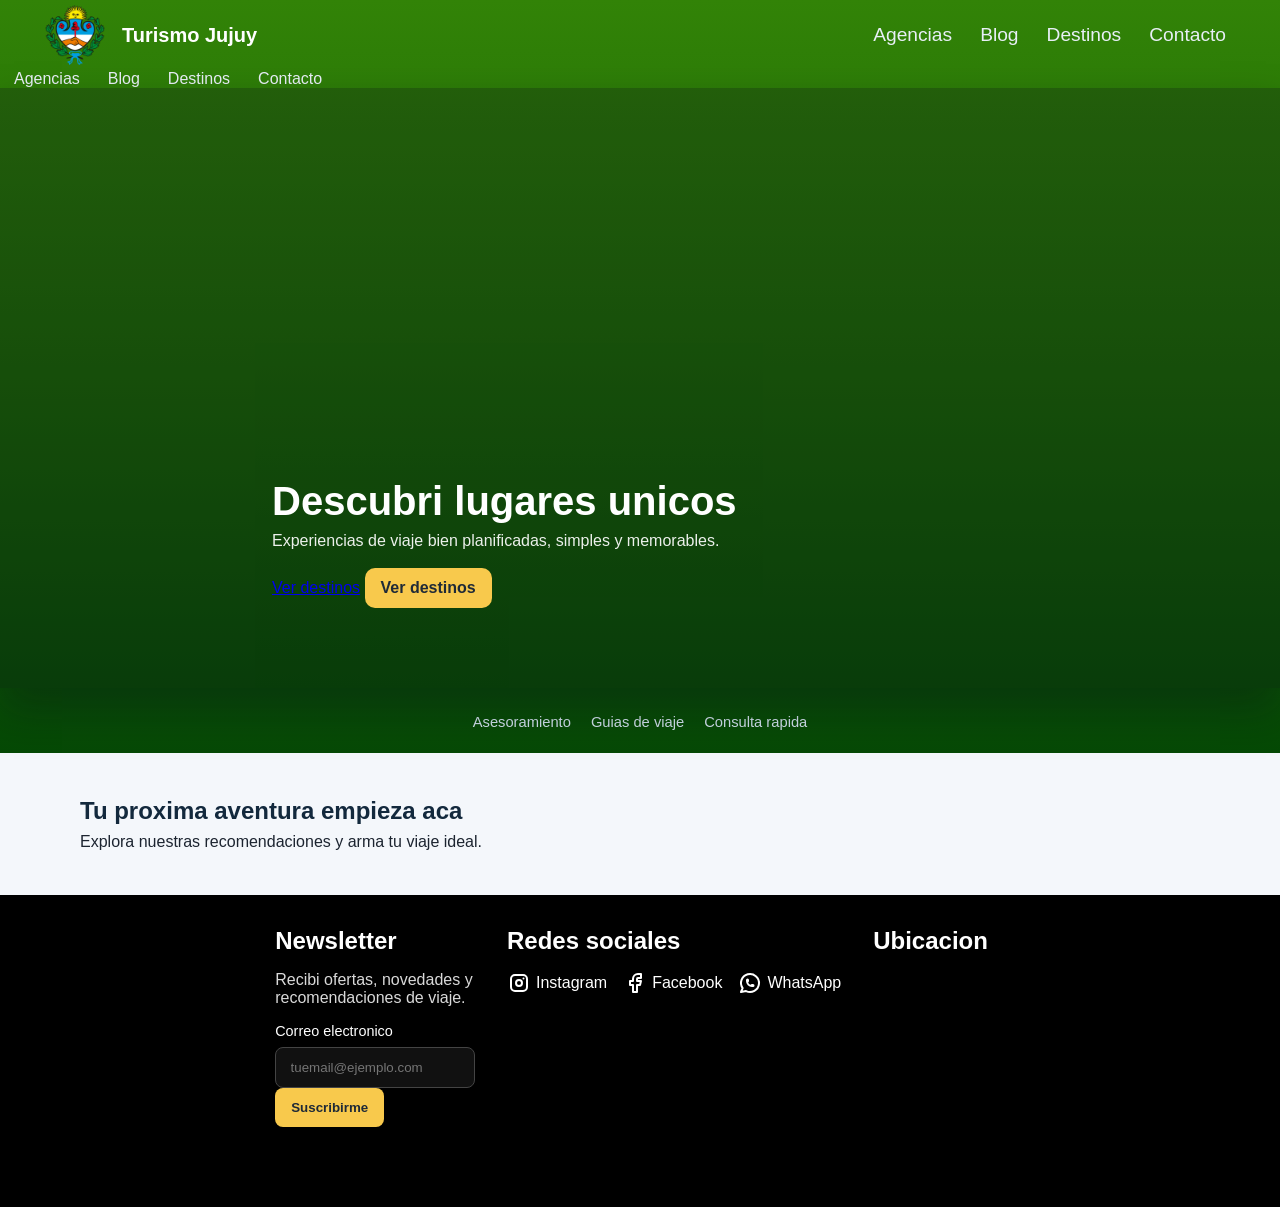
==== commit d0c90054: "agrego el blog de destino con su respectivo css" ====
--- a/index.html
+++ b/index.html
@@ -11,8 +11,10 @@
   <body>
     <header class="header">
       <nav class="navbar">
-        <a class="navbar_title" href="index.html">Turismo Jujuy</a>
-
+  <a class="navbar_title" href="index.html">
+    <img src="/img/EscudoProvincial.png" alt="EscudoJujuy" class="navbar_logo">
+    Turismo Jujuy
+  </a>
         <ul class="navbar_menu">
           <li><a href="agencias.html">Agencias</a></li>
           <li><a href="BlogDestino.html">Blog</a></li>
@@ -20,6 +22,13 @@
           <li><a href="contacto.html">Contacto</a></li>
         </ul>
       </nav>
+  <ul class="navbar_menu">
+    <li><a href="agencias.html">Agencias</a></li>
+    <li><a href="blog.html">Blog</a></li>
+    <li><a href="destinos.html">Destinos</a></li>
+    <li><a href="contacto.html">Contacto</a></li>
+  </ul>
+</nav>
 
       <section class="hero">
         <iframe
@@ -31,12 +40,13 @@
           allowfullscreen
         ></iframe>
 
-        <div class="hero_overlay"></div>
+        <div class="hero_opaco"></div>
 
         <div class="hero_content">
           <h1>Descubri lugares unicos</h1>
           <p>Experiencias de viaje bien planificadas, simples y memorables.</p>
           <a class="hero__cta" href="destinosprecios.html">Ver destinos</a>
+          <a class="hero_btn" href="destinos.html">Ver destinos</a>
         </div>
       </section>
 
@@ -47,11 +57,80 @@
       </div>
     </header>
 
-    <main class="main-content">
+    <main class="main">
       <h2>Tu proxima aventura empieza aca</h2>
       <p>Explora nuestras recomendaciones y arma tu viaje ideal.</p>
     </main>
 
-    <footer class="footer"></footer>
+    <footer class="footer">
+      <div class="footer-cont">
+        <section class="footer-newsletter">
+          <h2>Newsletter</h2>
+          <p>Recibi ofertas, novedades y recomendaciones de viaje.</p>
+
+          <form class="newsletter-form" action="#" method="post">
+            <label for="newsletter-email">Correo electronico</label>
+            <div>
+              <input
+                id="newsletter-email"
+                type="email"
+                name="email"
+                placeholder="tuemail@ejemplo.com"
+              />
+              <button type="submit">Suscribirme</button>
+            </div>
+          </form>
+        </section>
+
+<section class="footer-social">
+  <h2>Redes sociales</h2>
+  <ul class="footer-icon">
+    
+    <li>
+      <a href="#">
+        <svg xmlns="http://www.w3.org/2000/svg" width="24" height="24" viewBox="0 0 24 24" stroke-width="2" stroke="currentColor" fill="none" stroke-linecap="round" stroke-linejoin="round">
+          <path stroke="none" d="M0 0h24v24H0z" fill="none"/>
+          <path d="M4 4m0 4a4 4 0 0 1 4 -4h8a4 4 0 0 1 4 4v8a4 4 0 0 1 -4 4h-8a4 4 0 0 1 -4 -4z" />
+          <path d="M12 12m-3 0a3 3 0 1 0 6 0a3 3 0 1 0 -6 0" />
+          <path d="M16.5 7.5l0 .01" />
+        </svg>
+        Instagram
+      </a>
+    </li>
+
+    <li>
+      <a href="#">
+        <svg xmlns="http://www.w3.org/2000/svg" width="24" height="24" viewBox="0 0 24 24" stroke-width="2" stroke="currentColor" fill="none" stroke-linecap="round" stroke-linejoin="round">
+          <path stroke="none" d="M0 0h24v24H0z" fill="none"/>
+          <path d="M7 10v4h3v7h4v-7h3l1 -4h-4v-2a1 1 0 0 1 1 -1h3v-4h-3a5 5 0 0 0 -5 5v2h-3" />
+        </svg>
+        Facebook
+      </a>
+    </li>
+
+    <li>
+      <a href="#">
+        <svg xmlns="http://www.w3.org/2000/svg" width="24" height="24" viewBox="0 0 24 24" stroke-width="2" stroke="currentColor" fill="none" stroke-linecap="round" stroke-linejoin="round">
+          <path stroke="none" d="M0 0h24v24H0z" fill="none"/>
+          <path d="M3 21l1.65 -3.8a9 9 0 1 1 3.4 2.9l-5.05 .9" />
+          <path d="M9 10a.5 .5 0 0 0 1 0v-1a.5 .5 0 0 0 -1 0v1a5 5 0 0 0 5 5h1a.5 .5 0 0 0 0 -1h-1a.5 .5 0 0 0 0 1" />
+        </svg>
+        WhatsApp
+      </a>
+    </li>
+
+  </ul>
+</section>
+
+        <section class="footer-map">
+          <h2>Ubicacion</h2>
+          <iframe
+            src="https://www.google.com/maps/embed?pb=!1m18!1m12!1m3!1d4345.613978841019!2d-65.29557312387284!3d-24.18887858494738!2m3!1f0!2f0!3f0!3m2!1i1024!2i768!4f13.1!3m3!1m2!1s0x941b0f5bca584281%3A0xb1d519d50cac526d!2sFacultad%20de%20Ingenier%C3%ADa%20-%20Universidad%20Nacional%20de%20Jujuy!5e1!3m2!1ses!2sar!4v1776134865984!5m2!1ses!2sar"
+            loading="lazy"
+            referrerpolicy="no-referrer-when-downgrade"
+          ></iframe>
+        </section>
+      </div>
+    </footer>
   </body>
 </html>
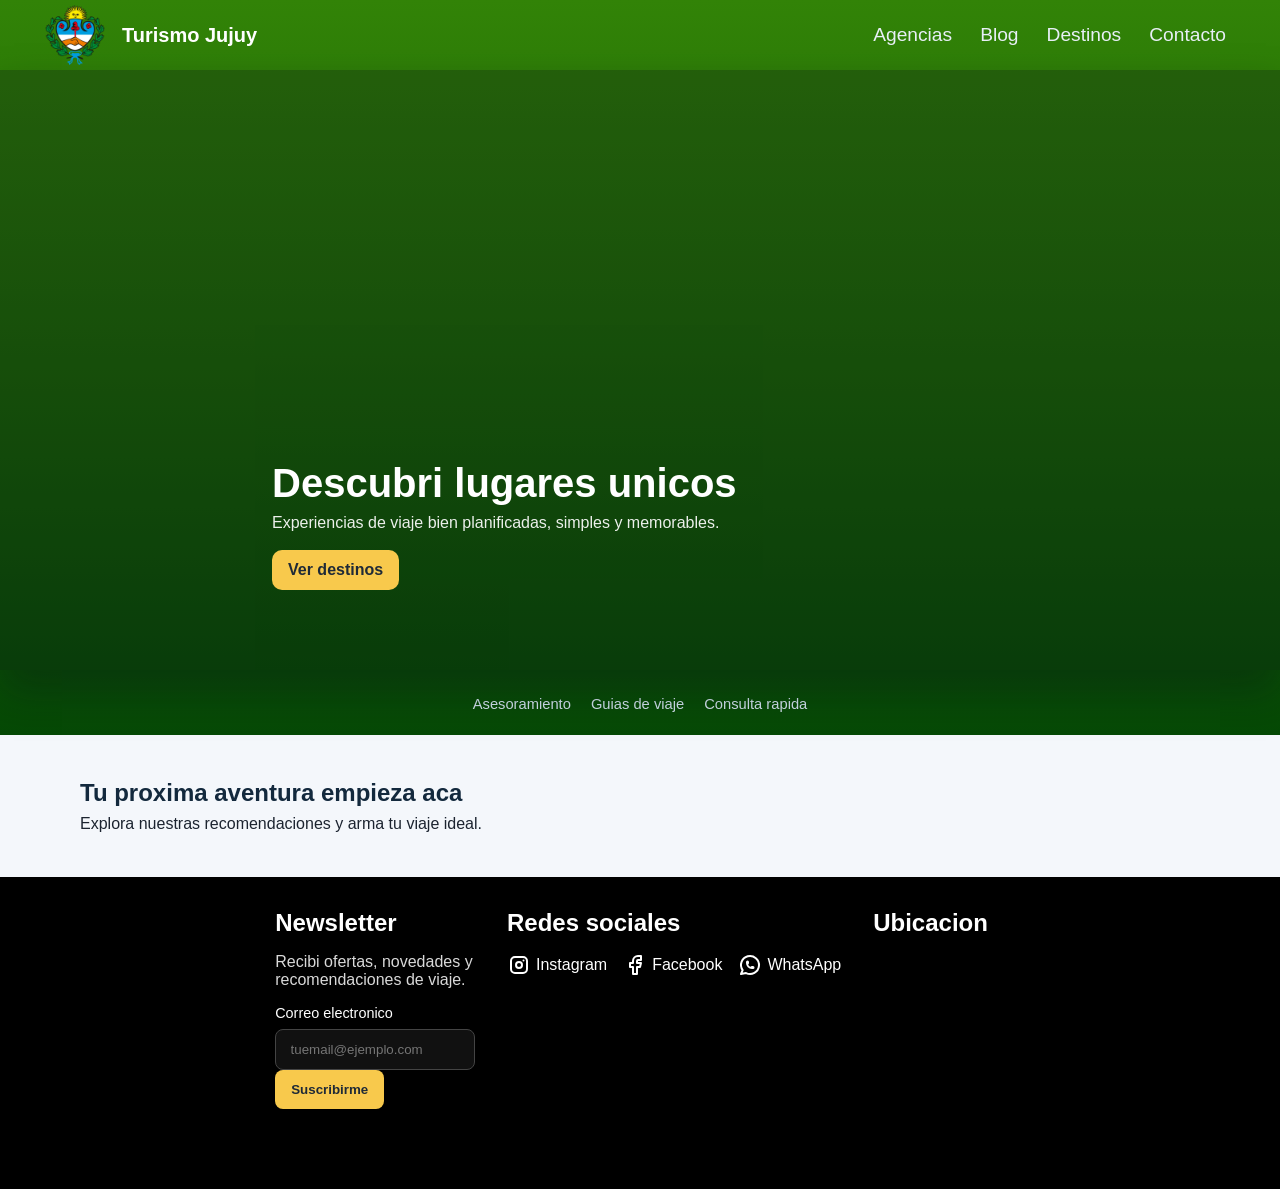
==== commit f454a596: "Revert "Gustavo yevara"" ====
--- a/index.html
+++ b/index.html
@@ -15,13 +15,7 @@
     <img src="/img/EscudoProvincial.png" alt="EscudoJujuy" class="navbar_logo">
     Turismo Jujuy
   </a>
-        <ul class="navbar_menu">
-          <li><a href="agencias.html">Agencias</a></li>
-          <li><a href="BlogDestino.html">Blog</a></li>
-          <li><a href="destinosprecios.html">Destinos</a></li>
-          <li><a href="contacto.html">Contacto</a></li>
-        </ul>
-      </nav>
+
   <ul class="navbar_menu">
     <li><a href="agencias.html">Agencias</a></li>
     <li><a href="blog.html">Blog</a></li>
@@ -45,14 +39,13 @@
         <div class="hero_content">
           <h1>Descubri lugares unicos</h1>
           <p>Experiencias de viaje bien planificadas, simples y memorables.</p>
-          <a class="hero__cta" href="destinosprecios.html">Ver destinos</a>
           <a class="hero_btn" href="destinos.html">Ver destinos</a>
         </div>
       </section>
 
       <div class="boton-header">
         <a href="agencias.html">Asesoramiento</a>
-        <a href="BlogDestino.html">Guias de viaje</a>
+        <a href="blog.html">Guias de viaje</a>
         <a href="contacto.html">Consulta rapida</a>
       </div>
     </header>
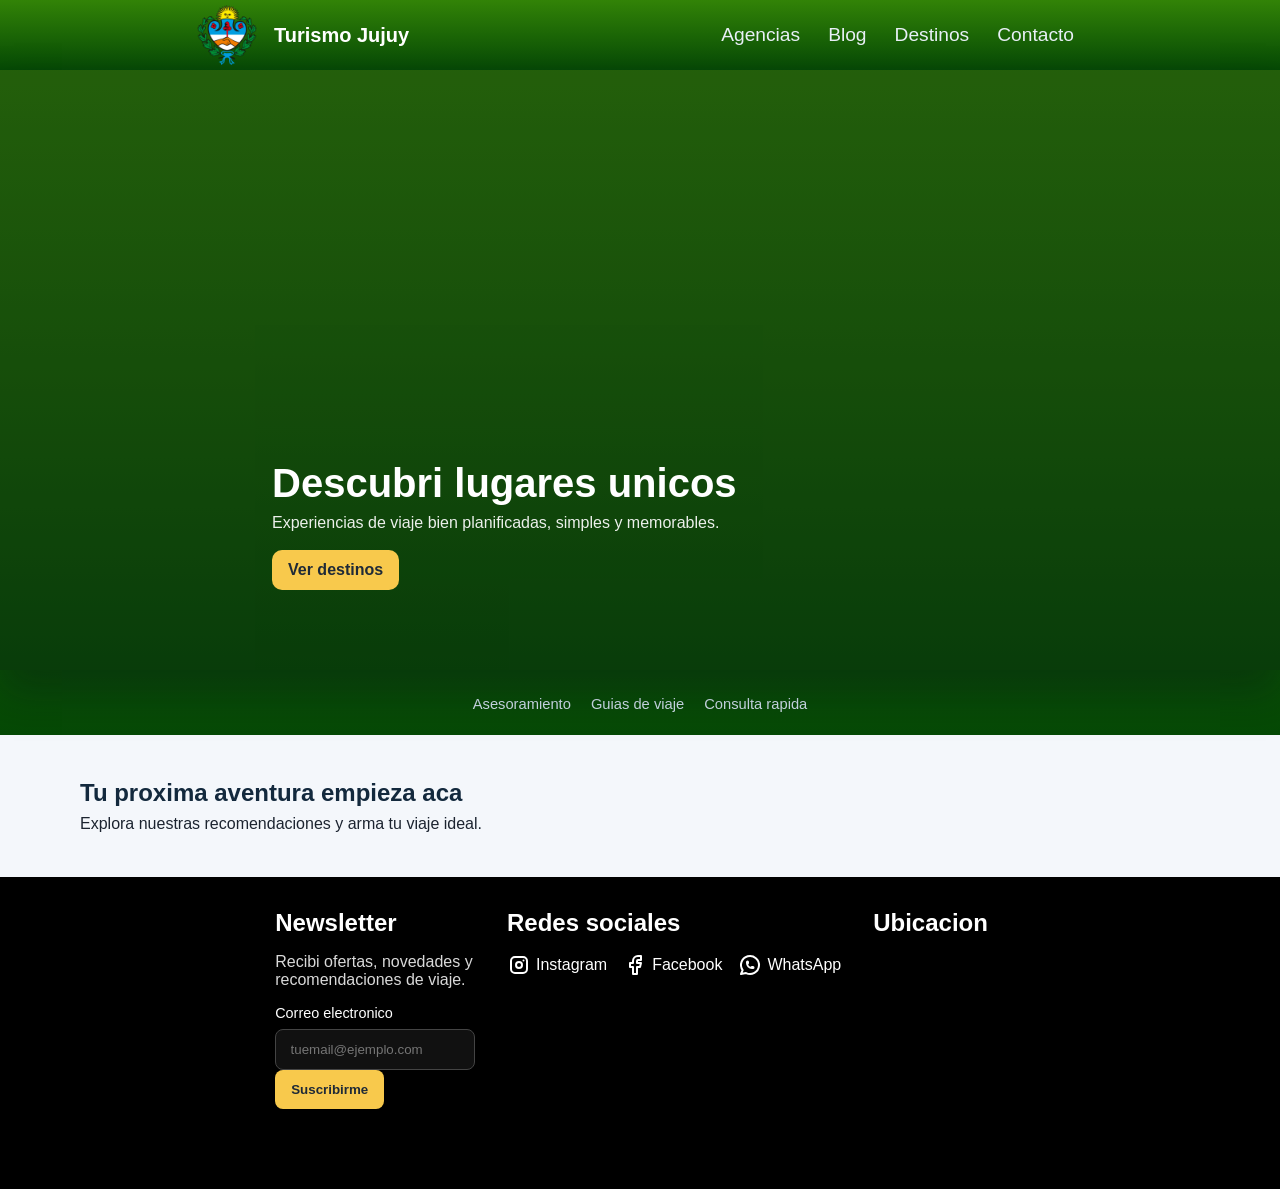
==== commit c4adfe53: "Se agrego NavBar y Footer a todas las paginas existentes - ValentinFarfan" ====
--- a/index.html
+++ b/index.html
@@ -11,18 +11,22 @@
   <body>
     <header class="header">
       <nav class="navbar">
-  <a class="navbar_title" href="index.html">
-    <img src="/img/EscudoProvincial.png" alt="EscudoJujuy" class="navbar_logo">
-    Turismo Jujuy
-  </a>
+        <a class="navbar_title" href="index.html">
+          <img
+            src="/img/EscudoProvincial.png"
+            alt="EscudoJujuy"
+            class="navbar_logo"
+          />
+          Turismo Jujuy
+        </a>
 
-  <ul class="navbar_menu">
-    <li><a href="agencias.html">Agencias</a></li>
-    <li><a href="blog.html">Blog</a></li>
-    <li><a href="destinos.html">Destinos</a></li>
-    <li><a href="contacto.html">Contacto</a></li>
-  </ul>
-</nav>
+        <ul class="navbar_menu">
+          <li><a href="agencias.html">Agencias</a></li>
+          <li><a href="blog.html">Blog</a></li>
+          <li><a href="destinosprecios.html">Destinos</a></li>
+          <li><a href="contacto.html">Contacto</a></li>
+        </ul>
+      </nav>
 
       <section class="hero">
         <iframe
@@ -54,7 +58,6 @@
       <h2>Tu proxima aventura empieza aca</h2>
       <p>Explora nuestras recomendaciones y arma tu viaje ideal.</p>
     </main>
-
     <footer class="footer">
       <div class="footer-cont">
         <section class="footer-newsletter">
@@ -75,45 +78,79 @@
           </form>
         </section>
 
-<section class="footer-social">
-  <h2>Redes sociales</h2>
-  <ul class="footer-icon">
-    
-    <li>
-      <a href="#">
-        <svg xmlns="http://www.w3.org/2000/svg" width="24" height="24" viewBox="0 0 24 24" stroke-width="2" stroke="currentColor" fill="none" stroke-linecap="round" stroke-linejoin="round">
-          <path stroke="none" d="M0 0h24v24H0z" fill="none"/>
-          <path d="M4 4m0 4a4 4 0 0 1 4 -4h8a4 4 0 0 1 4 4v8a4 4 0 0 1 -4 4h-8a4 4 0 0 1 -4 -4z" />
-          <path d="M12 12m-3 0a3 3 0 1 0 6 0a3 3 0 1 0 -6 0" />
-          <path d="M16.5 7.5l0 .01" />
-        </svg>
-        Instagram
-      </a>
-    </li>
+        <section class="footer-social">
+          <h2>Redes sociales</h2>
+          <ul class="footer-icon">
+            <li>
+              <a href="#">
+                <svg
+                  xmlns="http://www.w3.org/2000/svg"
+                  width="24"
+                  height="24"
+                  viewBox="0 0 24 24"
+                  stroke-width="2"
+                  stroke="currentColor"
+                  fill="none"
+                  stroke-linecap="round"
+                  stroke-linejoin="round"
+                >
+                  <path stroke="none" d="M0 0h24v24H0z" fill="none" />
+                  <path
+                    d="M4 4m0 4a4 4 0 0 1 4 -4h8a4 4 0 0 1 4 4v8a4 4 0 0 1 -4 4h-8a4 4 0 0 1 -4 -4z"
+                  />
+                  <path d="M12 12m-3 0a3 3 0 1 0 6 0a3 3 0 1 0 -6 0" />
+                  <path d="M16.5 7.5l0 .01" />
+                </svg>
+                Instagram
+              </a>
+            </li>
 
-    <li>
-      <a href="#">
-        <svg xmlns="http://www.w3.org/2000/svg" width="24" height="24" viewBox="0 0 24 24" stroke-width="2" stroke="currentColor" fill="none" stroke-linecap="round" stroke-linejoin="round">
-          <path stroke="none" d="M0 0h24v24H0z" fill="none"/>
-          <path d="M7 10v4h3v7h4v-7h3l1 -4h-4v-2a1 1 0 0 1 1 -1h3v-4h-3a5 5 0 0 0 -5 5v2h-3" />
-        </svg>
-        Facebook
-      </a>
-    </li>
+            <li>
+              <a href="#">
+                <svg
+                  xmlns="http://www.w3.org/2000/svg"
+                  width="24"
+                  height="24"
+                  viewBox="0 0 24 24"
+                  stroke-width="2"
+                  stroke="currentColor"
+                  fill="none"
+                  stroke-linecap="round"
+                  stroke-linejoin="round"
+                >
+                  <path stroke="none" d="M0 0h24v24H0z" fill="none" />
+                  <path
+                    d="M7 10v4h3v7h4v-7h3l1 -4h-4v-2a1 1 0 0 1 1 -1h3v-4h-3a5 5 0 0 0 -5 5v2h-3"
+                  />
+                </svg>
+                Facebook
+              </a>
+            </li>
 
-    <li>
-      <a href="#">
-        <svg xmlns="http://www.w3.org/2000/svg" width="24" height="24" viewBox="0 0 24 24" stroke-width="2" stroke="currentColor" fill="none" stroke-linecap="round" stroke-linejoin="round">
-          <path stroke="none" d="M0 0h24v24H0z" fill="none"/>
-          <path d="M3 21l1.65 -3.8a9 9 0 1 1 3.4 2.9l-5.05 .9" />
-          <path d="M9 10a.5 .5 0 0 0 1 0v-1a.5 .5 0 0 0 -1 0v1a5 5 0 0 0 5 5h1a.5 .5 0 0 0 0 -1h-1a.5 .5 0 0 0 0 1" />
-        </svg>
-        WhatsApp
-      </a>
-    </li>
-
-  </ul>
-</section>
+            <li>
+              <a href="#">
+                <svg
+                  xmlns="http://www.w3.org/2000/svg"
+                  width="24"
+                  height="24"
+                  viewBox="0 0 24 24"
+                  stroke-width="2"
+                  stroke="currentColor"
+                  fill="none"
+                  stroke-linecap="round"
+                  stroke-linejoin="round"
+                >
+                  <path stroke="none" d="M0 0h24v24H0z" fill="none" />
+                  <path d="M3 21l1.65 -3.8a9 9 0 1 1 3.4 2.9l-5.05 .9" />
+                  <path
+                    d="M9 10a.5 .5 0 0 0 1 0v-1a.5 .5 0 0 0 -1 0v1a5 5 0 0 0 5 5h1a.5 .5 0 0 0 0 -1h-1a.5 .5 0 0 0 0 1"
+                  />
+                </svg>
+                WhatsApp
+              </a>
+            </li>
+          </ul>
+        </section>
 
         <section class="footer-map">
           <h2>Ubicacion</h2>
--- a/css/layout.css
+++ b/css/layout.css
@@ -15,12 +15,13 @@
 
 .navbar {
   font-size: 1.2rem;
-  width: min(1200px, 100%);
+  width: min(100%);
   margin: auto;
   min-height: 70px;
   display: flex;
   align-items: center;
   justify-content: space-between;
+  background: linear-gradient(180deg, #328307 0%, #054905 100%);
 }
 
 .navbar_title {
@@ -30,6 +31,7 @@
   font-weight: 700;
   display: flex;
   align-items: center;
+  margin-left: 15%;
   gap: 12px;
 }
 .navbar_logo {
@@ -42,6 +44,7 @@
   list-style: none;
   display: flex;
   align-items: center;
+  margin-right: 15%;
 }
 
 .navbar_menu a {
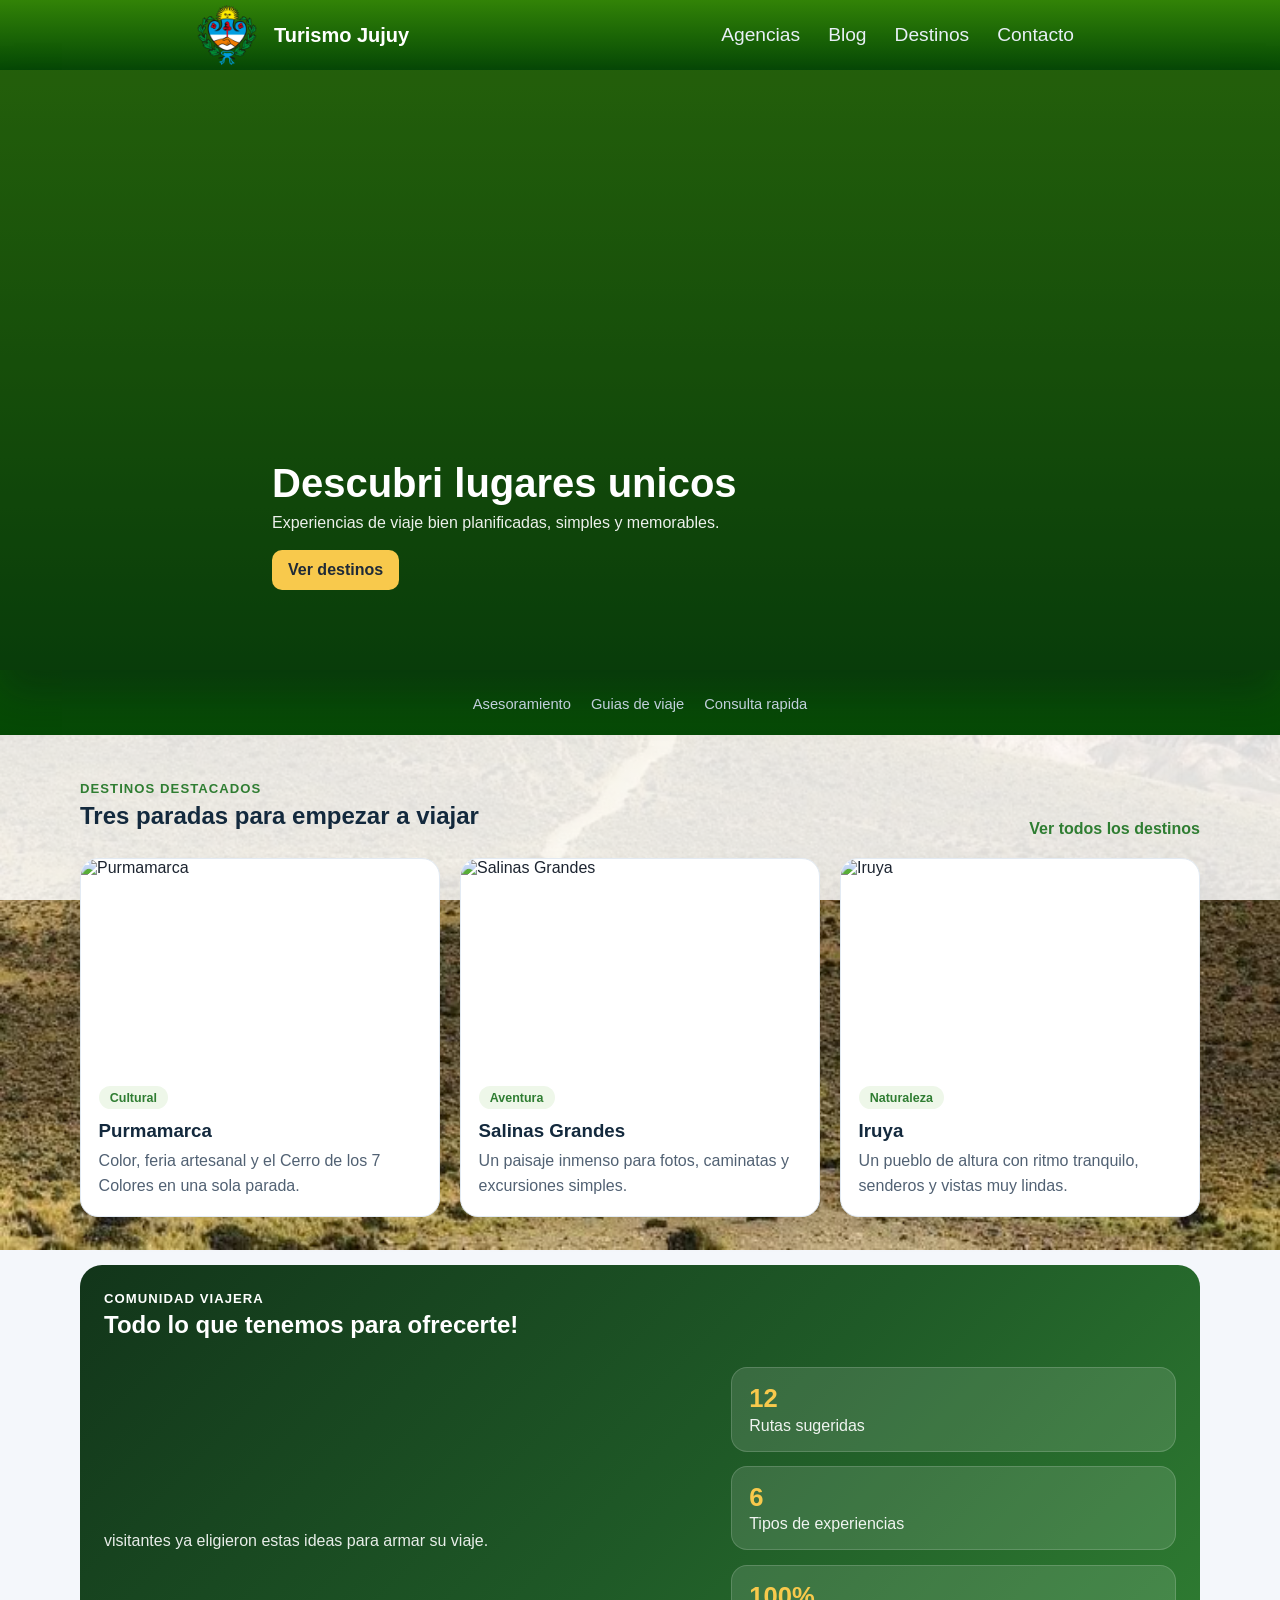
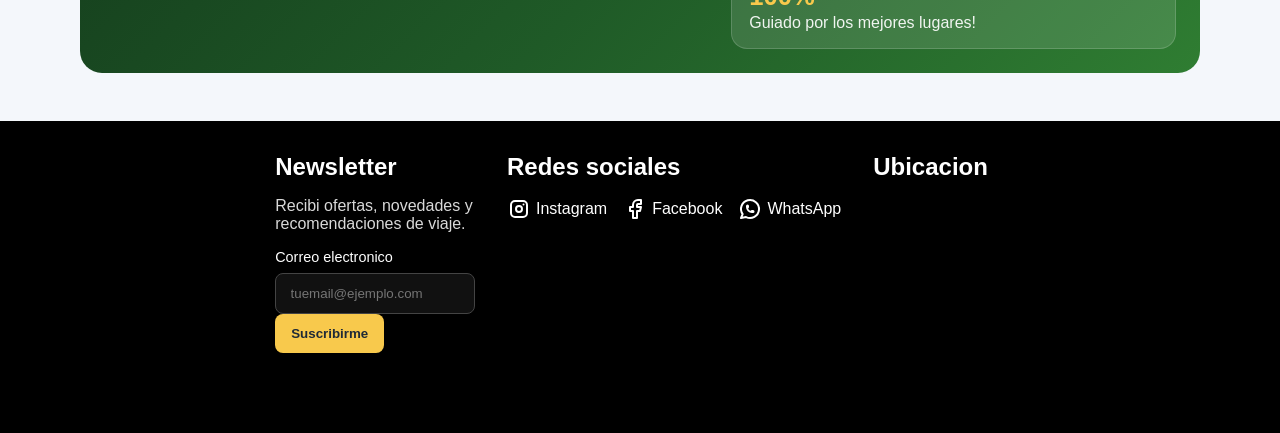
==== commit 981bb26d: "Finalizacion de index.html - ValentinFarfan" ====
--- a/index.html
+++ b/index.html
@@ -6,7 +6,7 @@
     <title>Turismo Jujuy</title>
     <link rel="stylesheet" href="css/variables.css" />
     <link rel="stylesheet" href="css/layout.css" />
-    <link rel="stylesheet" href="css/pages.css" />
+    <link rel="stylesheet" href="css/index.css" />
   </head>
   <body>
     <header class="header">
@@ -43,7 +43,7 @@
         <div class="hero_content">
           <h1>Descubri lugares unicos</h1>
           <p>Experiencias de viaje bien planificadas, simples y memorables.</p>
-          <a class="hero_btn" href="destinos.html">Ver destinos</a>
+          <a class="hero_btn" href="destinosprecios.html">Ver destinos</a>
         </div>
       </section>
 
@@ -54,9 +54,93 @@
       </div>
     </header>
 
-    <main class="main">
-      <h2>Tu proxima aventura empieza aca</h2>
-      <p>Explora nuestras recomendaciones y arma tu viaje ideal.</p>
+<main class="main">
+      <section class="destacados-section" aria-labelledby="destacados-title">
+        <div class="section-head">
+          <div>
+            <p class="section-kicker">Destinos destacados</p>
+            <h2 id="destacados-title">Tres paradas para empezar a viajar</h2>
+          </div>
+          <a class="section-link" href="destinosprecios.html"
+            >Ver todos los destinos</a
+          >
+        </div>
+
+        <div class="destacados-grid">
+          <article class="destino-card">
+            <img src="./img/purmamarca.jpg" alt="Purmamarca" />
+            <div class="destino-card-body">
+              <span class="destino-tag">Cultural</span>
+              <h3>Purmamarca</h3>
+              <p>
+                Color, feria artesanal y el Cerro de los 7 Colores en una sola
+                parada.
+              </p>
+            </div>
+          </article>
+
+          <article class="destino-card">
+            <img src="./img/salinasG3.jpg" alt="Salinas Grandes" />
+            <div class="destino-card-body">
+              <span class="destino-tag">Aventura</span>
+              <h3>Salinas Grandes</h3>
+              <p>
+                Un paisaje inmenso para fotos, caminatas y excursiones simples.
+              </p>
+            </div>
+          </article>
+
+          <article class="destino-card">
+            <img src="./img/iruya.jpg" alt="Iruya" />
+            <div class="destino-card-body">
+              <span class="destino-tag">Naturaleza</span>
+              <h3>Iruya</h3>
+              <p>
+                Un pueblo de altura con ritmo tranquilo, senderos y vistas muy
+                lindas.
+              </p>
+            </div>
+          </article>
+        </div>
+      </section>
+
+      <section class="contador-section" aria-labelledby="contador-title">
+        <div class="section-head section-head-light">
+          <div>
+            <p class="section-kicker section-kicker-light">Comunidad viajera</p>
+            <h2 id="contador-title">Todo lo que tenemos para ofrecerte!</h2>
+          </div>
+        </div>
+
+        <div class="contador-box">
+          <div class="contador-copy">
+            <div class="contador-animado" aria-label="500 mas visitantes">
+              <span>+120</span>
+              <span>+250</span>
+              <span>+380</span>
+              <span>+500</span>
+            </div>
+            <p>visitantes ya eligieron estas ideas para armar su viaje.</p>
+          </div>
+
+          <ul class="contador-stats">
+            <li>
+              <strong>12</strong>
+              <span>Rutas sugeridas</span>
+            </li>
+            <li>
+              <strong>6</strong>
+              <span>Tipos de experiencias</span>
+            </li>
+            <li>
+              <strong>100%</strong>
+              <span>Guiado por los mejores lugares!</span>
+            </li>
+          </ul>
+        </div>
+      </section>
+
+
     </main>
     <footer class="footer">
       <div class="footer-cont">
@@ -82,7 +166,7 @@
           <h2>Redes sociales</h2>
           <ul class="footer-icon">
             <li>
-              <a href="#">
+              <a href="https://instagram.com" target="_blank">
                 <svg
                   xmlns="http://www.w3.org/2000/svg"
                   width="24"
@@ -106,7 +190,7 @@
             </li>
 
             <li>
-              <a href="#">
+              <a href="https://facebook.com" target="_blank">
                 <svg
                   xmlns="http://www.w3.org/2000/svg"
                   width="24"
@@ -128,7 +212,7 @@
             </li>
 
             <li>
-              <a href="#">
+              <a href="https://whatsapp.com" target="_blank">
                 <svg
                   xmlns="http://www.w3.org/2000/svg"
                   width="24"
--- a/css/index.css
+++ b/css/index.css
@@ -0,0 +1,211 @@
+body {
+  background-image:
+    linear-gradient(rgba(255, 255, 255, 0.85), rgba(255, 255, 255, 0.85)),
+    url("../img/cerro14colores.jpg");
+  background-size: cover;
+  background-position: center;
+  background-attachment: fixed; /* El fondo no se mueve al hacer scroll */
+  background-repeat: no-repeat;
+}
+
+.section-head {
+  display: flex;
+  align-items: end;
+  justify-content: space-between;
+  gap: 1rem;
+  margin-bottom: 1.25rem;
+}
+
+.section-head h2 {
+  color: #13293d;
+}
+
+.section-kicker {
+  display: inline-block;
+  margin-bottom: 0.35rem;
+  font-size: 0.82rem;
+  font-weight: 700;
+  letter-spacing: 0.08em;
+  text-transform: uppercase;
+  color: #2f7d32;
+}
+
+.section-link {
+  color: #2f7d32;
+  font-weight: 700;
+  text-decoration: none;
+}
+
+.section-link:hover {
+  text-decoration: underline;
+}
+
+.destacados-section,
+.testimonios-section {
+  margin-bottom: 3rem;
+}
+
+.destacados-grid {
+  display: grid;
+  grid-template-columns: repeat(3, 1fr);
+  gap: 1.25rem;
+}
+
+.destino-card {
+  background: #ffffff;
+  border: 1px solid #e2eaf3;
+  border-radius: 18px;
+  overflow: hidden;
+  box-shadow: 0 14px 26px rgba(19, 41, 61, 0.08);
+  transition:
+    transform 0.25s ease,
+    box-shadow 0.25s ease;
+}
+
+.destino-card:hover {
+  transform: translateY(-6px);
+  box-shadow: 0 18px 30px rgba(19, 41, 61, 0.15);
+}
+
+.destino-card img {
+  width: 100%;
+  height: 210px;
+  object-fit: cover;
+  display: block;
+  transition: transform 0.35s ease;
+}
+
+.destino-card:hover img {
+  transform: scale(1.05);
+}
+
+.destino-card-body {
+  padding: 1.1rem;
+}
+
+.destino-tag {
+  display: inline-block;
+  margin-bottom: 0.65rem;
+  padding: 0.28rem 0.7rem;
+  border-radius: 999px;
+  background: #eef7e9;
+  color: #2f7d32;
+  font-size: 0.78rem;
+  font-weight: 700;
+}
+
+.destino-card h3 {
+  margin-bottom: 0.45rem;
+  color: #13293d;
+}
+
+.destino-card p {
+  color: #516173;
+  line-height: 1.55;
+}
+
+.contador-section {
+  margin-bottom: 3rem;
+  padding: 1.5rem;
+  border-radius: 22px;
+  background: linear-gradient(135deg, #12351a 0%, #1f5a27 55%, #2f7d32 100%);
+  color: #ffffff;
+}
+
+.section-head-light h2,
+.section-kicker-light {
+  color: #ffffff;
+}
+
+.contador-box {
+  display: grid;
+  grid-template-columns: 1.15fr 0.85fr;
+  gap: 1.5rem;
+  align-items: center;
+}
+
+.contador-copy p {
+  max-width: 28rem;
+  color: rgba(255, 255, 255, 0.9);
+}
+
+.contador-animado {
+  position: relative;
+  height: 3.6rem;
+  margin-bottom: 0.5rem;
+  font-size: 3rem;
+  font-weight: 800;
+  line-height: 1;
+  color: #f8c94c;
+}
+
+.contador-animado span {
+  position: absolute;
+  inset: 0 auto auto 0;
+  opacity: 0;
+  transform: translateY(10px);
+  animation: contadorCambio 10s infinite;
+}
+
+.contador-animado span:nth-child(1) {
+  animation-delay: 0s;
+}
+
+.contador-animado span:nth-child(2) {
+  animation-delay: 2s;
+}
+
+.contador-animado span:nth-child(3) {
+  animation-delay: 4s;
+}
+
+.contador-animado span:nth-child(4) {
+  animation-delay: 6s;
+}
+
+@keyframes contadorCambio {
+  0% {
+    opacity: 0;
+    transform: translateY(10px);
+  }
+  8% {
+    opacity: 1;
+    transform: translateY(0);
+  }
+  18% {
+    opacity: 1;
+    transform: translateY(0);
+  }
+  26% {
+    opacity: 0;
+    transform: translateY(-10px);
+  }
+  100% {
+    opacity: 0;
+    transform: translateY(-10px);
+  }
+}
+
+.contador-stats {
+  list-style: none;
+  display: grid;
+  gap: 0.9rem;
+}
+
+.contador-stats li {
+  padding: 1rem 1.1rem;
+  border-radius: 16px;
+  background: rgba(255, 255, 255, 0.12);
+  border: 1px solid rgba(255, 255, 255, 0.16);
+}
+
+.contador-stats strong {
+  display: block;
+  margin-bottom: 0.2rem;
+  font-size: 1.6rem;
+  color: #f8c94c;
+}
+
+.contador-stats span {
+  color: rgba(255, 255, 255, 0.92);
+}
